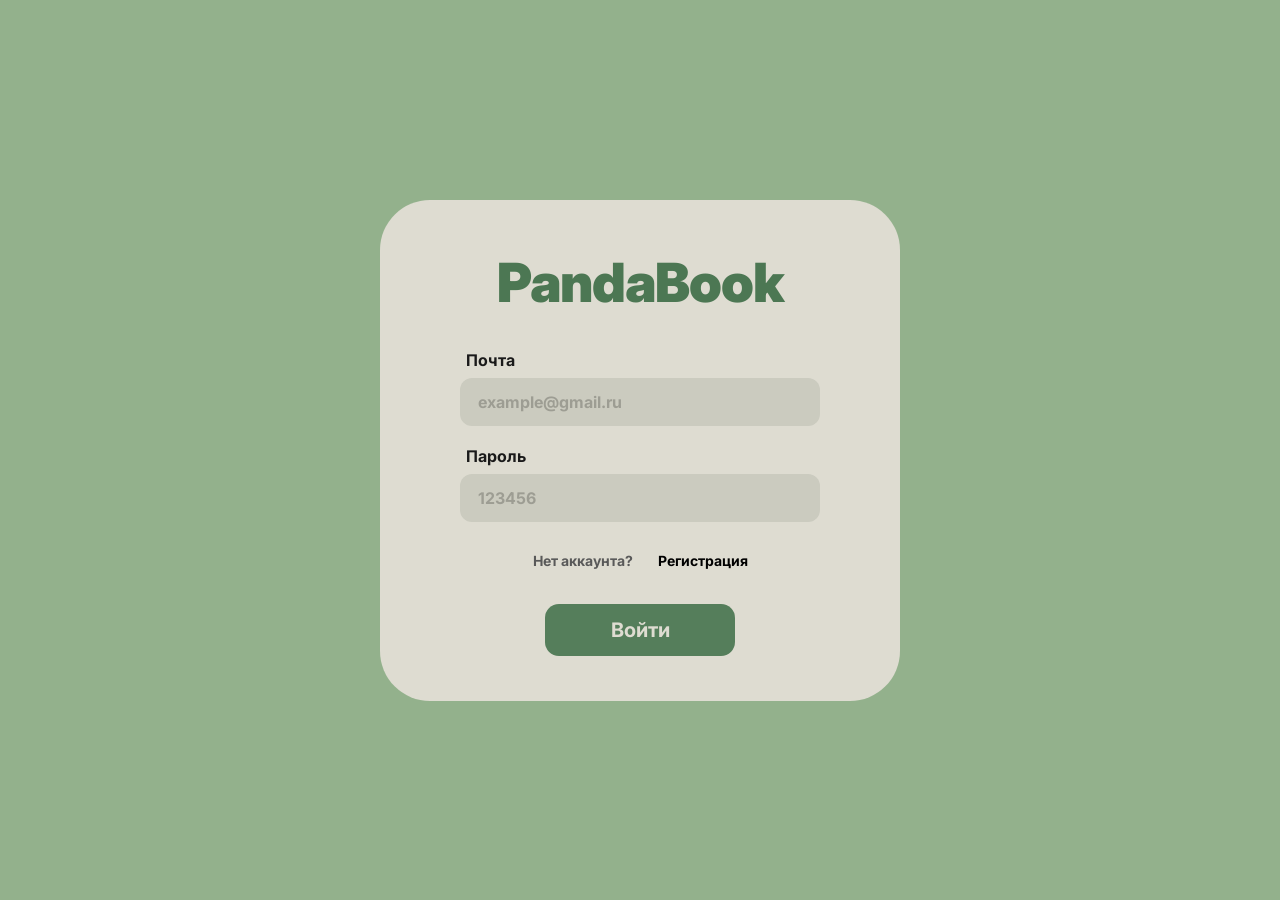
==== frontend/index.html @ dd8187c9 "frontend: pages and styles as delivered (design mockups, no API yet)" ====
<!DOCTYPE html>
<html lang="ru">
<head>
    <meta charset="UTF-8">
    <meta name="viewport" content="width=device-width, initial-scale=1.0">
    <title>Вход</title>
    <link rel="stylesheet" href="style.css">
    <link rel="preconnect" href="https://fonts.googleapis.com">
    <link rel="preconnect" href="https://fonts.gstatic.com" crossorigin>
    <link href="https://fonts.googleapis.com/css2?family=Inter:wght@400;700;900&display=swap" rel="stylesheet">
</head>
<body>

    <div class="login-card">
        <h1 class="logo">PandaBook</h1>
        
        <form class="login-form">
            <div class="input-group">
                <label for="email">Почта</label>
                <input type="email" id="email" placeholder="example@gmail.ru">
            </div>
            
            <div class="input-group">
                <label for="password">Пароль</label>
                <input type="password" id="password" placeholder="123456">
            </div>
            
            <div class="form-footer">
                <span class="no-account">Нет аккаунта?</span>
                <a href="reg.html" class="register-link">Регистрация</a>
            </div>
            
            <button type="submit" class="submit-btn">Войти</button>
        </form>
    </div>

</body>
</html>
---- frontend/style.css ----
* {
    box-sizing: border-box;
    margin: 0;
    padding: 0;
    font-family: 'Inter', sans-serif;
}

body {
    background-color: #93b18c;
    height: 100vh;
    display: flex;
    justify-content: center;
    align-items: center;
}

.login-card {
    background-color: #dedcd1;
    width: 520px;
    padding: 50px 60px 45px 60px;
    border-radius: 50px;
    display: flex;
    flex-direction: column;
    align-items: center;
}

.logo {
    color: #4c7753;
    font-size: 54px;
    font-weight: 900;
    margin-bottom: 35px;
    letter-spacing: -1px;
}

.login-form {
    width: 100%;
    display: flex;
    flex-direction: column;
    align-items: center;
}

.input-group {
    width: 100%;
    max-width: 360px;
    margin-bottom: 20px;
}

.input-group label {
    display: block;
    color: #1a1a1a;
    font-weight: 700;
    font-size: 16px;
    margin-bottom: 8px;
    padding-left: 6px;
}

.input-group input {
    width: 100%;
    background-color: #cbcbbf;
    border: none;
    border-radius: 12px;
    padding: 14px 18px;
    font-size: 16px;
    font-weight: 700;
    color: #272e24;
    outline: none;
}

.input-group input::placeholder {
    color: #9d9d93;
    opacity: 1;
}

.form-footer {
    width: 100%;
    max-width: 360px;
    display: flex;
    justify-content: center;
    gap: 25px;
    margin-top: 10px;
    margin-bottom: 35px;
    font-size: 14px;
}

.no-account {
    color: #595959;
    font-weight: 700;
}

.register-link {
    color: #000000;
    text-decoration: none;
    font-weight: 700;
}

.submit-btn {
    background-color: #557e5b;
    color: #dedcd1;
    border: none;
    border-radius: 14px;
    width: 190px;
    padding: 14px 0;
    font-size: 20px;
    font-weight: 700;
    cursor: pointer;
    text-align: center;
    transition: background-color 0.2s ease;
}

.submit-btn:hover {
    background-color: #46694b;
}
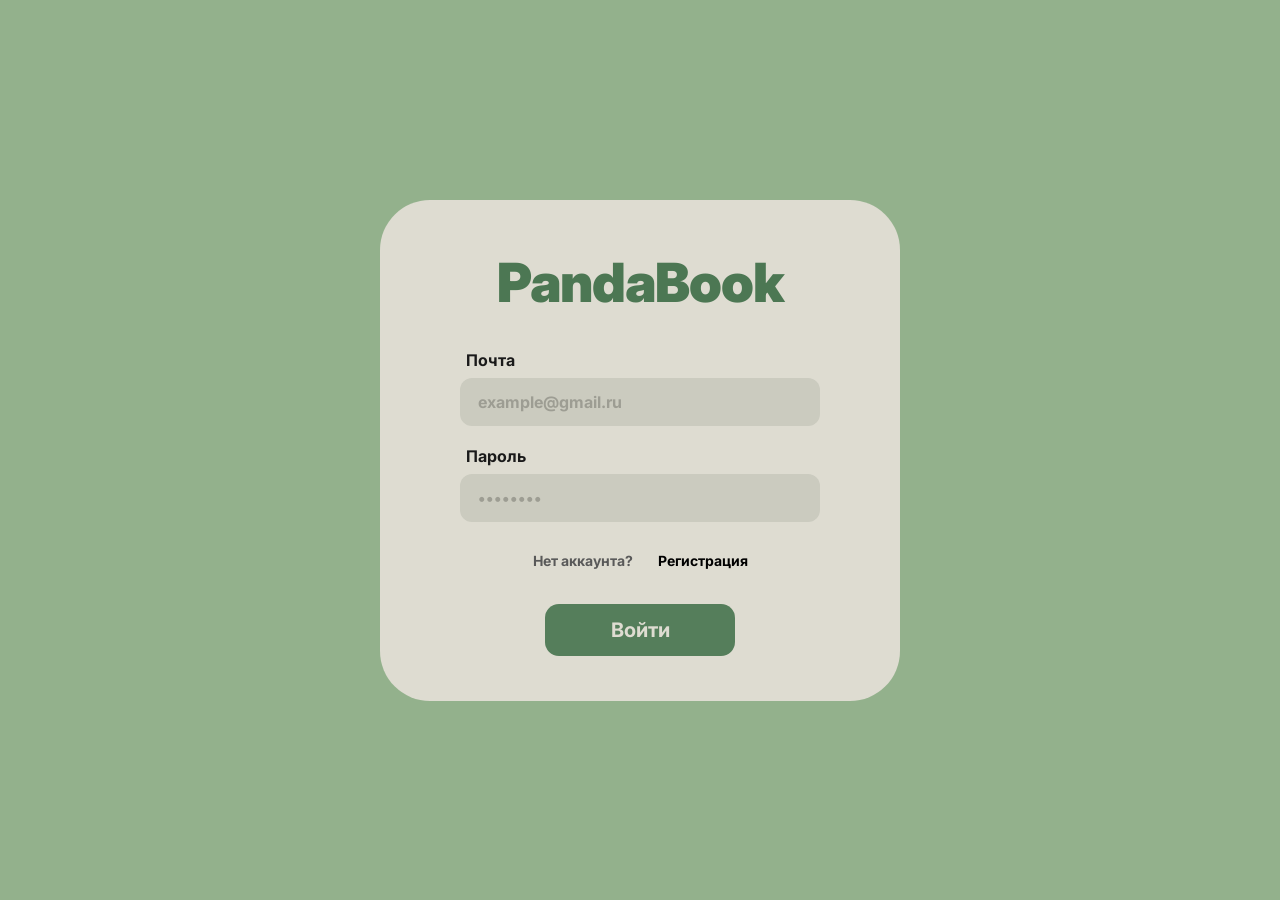
==== commit 5cfb9798: "feat(frontend): toast, logout, panda progress, barcode lookup, UX fixes" ====
--- a/frontend/index.html
+++ b/frontend/index.html
@@ -5,6 +5,7 @@
     <meta name="viewport" content="width=device-width, initial-scale=1.0">
     <title>Вход</title>
     <link rel="stylesheet" href="style.css">
+    <link rel="stylesheet" href="ui.css">
     <link rel="preconnect" href="https://fonts.googleapis.com">
     <link rel="preconnect" href="https://fonts.gstatic.com" crossorigin>
     <link href="https://fonts.googleapis.com/css2?family=Inter:wght@400;700;900&display=swap" rel="stylesheet">
@@ -13,26 +14,51 @@
 
     <div class="login-card">
         <h1 class="logo">PandaBook</h1>
-        
-        <form class="login-form">
+
+        <form class="login-form" id="loginForm">
             <div class="input-group">
                 <label for="email">Почта</label>
-                <input type="email" id="email" placeholder="example@gmail.ru">
+                <input type="email" id="email" name="email" required autocomplete="email" placeholder="example@gmail.ru">
             </div>
-            
+
             <div class="input-group">
                 <label for="password">Пароль</label>
-                <input type="password" id="password" placeholder="123456">
+                <input type="password" id="password" name="password" required autocomplete="current-password" placeholder="••••••••" minlength="8">
             </div>
-            
+
             <div class="form-footer">
                 <span class="no-account">Нет аккаунта?</span>
                 <a href="reg.html" class="register-link">Регистрация</a>
             </div>
-            
+
             <button type="submit" class="submit-btn">Войти</button>
         </form>
     </div>
 
+    <script src="api.js"></script>
+    <script src="ui.js"></script>
+    <script>
+        if (Auth.token) location.href = "dashboard.html";
+        document.getElementById("loginForm").addEventListener("submit", async (e) => {
+            e.preventDefault();
+            const email = document.getElementById("email").value.trim();
+            const password = document.getElementById("password").value;
+            if (!isValidEmail(email)) return toast("Некорректный email", "error");
+            const btn = e.target.querySelector(".submit-btn");
+            btn.disabled = true;
+            btn.textContent = "Вход…";
+            try {
+                const r = await api("POST", "/api/auth/login", { email, password });
+                Auth.token = r.access_token;
+                toast("Добро пожаловать!", "success");
+                setTimeout(() => { location.href = "dashboard.html"; }, 400);
+            } catch (err) {
+                toast("Не удалось войти: " + apiError(err), "error");
+            } finally {
+                btn.disabled = false;
+                btn.textContent = "Войти";
+            }
+        });
+    </script>
 </body>
-</html>+</html>
--- a/frontend/ui.css
+++ b/frontend/ui.css
@@ -0,0 +1,95 @@
+#toast-host {
+    position: fixed;
+    top: 20px;
+    right: 20px;
+    z-index: 9999;
+    display: flex;
+    flex-direction: column;
+    gap: 10px;
+    pointer-events: none;
+}
+
+.toast {
+    background: #272e24;
+    color: #dedcd1;
+    padding: 14px 20px;
+    border-radius: 12px;
+    font-weight: 700;
+    font-size: 14px;
+    max-width: 320px;
+    box-shadow: 0 8px 24px rgba(0, 0, 0, 0.18);
+    opacity: 0;
+    transform: translateX(20px);
+    transition: opacity 0.25s ease, transform 0.25s ease;
+}
+
+.toast.show {
+    opacity: 1;
+    transform: translateX(0);
+}
+
+.toast-success { background: #4c7753; }
+.toast-error { background: #c45c4a; }
+.toast-info { background: #557e5b; }
+
+.menu-item.menu-logout {
+    margin-top: 10px;
+    background-color: #e8d5d0;
+    color: #8b3a2f;
+}
+
+.menu-item.menu-logout:hover {
+    background-color: #ddb8b0;
+}
+
+.panda-widget {
+    display: flex;
+    align-items: center;
+    gap: 16px;
+    background: #cbcbbf;
+    border-radius: 16px;
+    padding: 16px 20px;
+    margin-bottom: 20px;
+}
+
+.panda-emoji {
+    font-size: 48px;
+    line-height: 1;
+}
+
+.panda-label {
+    display: block;
+    font-weight: 700;
+    color: #272e24;
+    font-size: 16px;
+}
+
+.panda-streak {
+    display: block;
+    font-size: 13px;
+    color: #4c7753;
+    font-weight: 700;
+    margin-top: 4px;
+}
+
+.skeleton-bar {
+    height: 8px;
+    background: linear-gradient(90deg, #cbcbbf 25%, #dedcd1 50%, #cbcbbf 75%);
+    background-size: 200% 100%;
+    animation: shimmer 1.2s infinite;
+    border-radius: 4px;
+}
+
+@keyframes shimmer {
+    0% { background-position: 200% 0; }
+    100% { background-position: -200% 0; }
+}
+
+.barcode-row {
+    display: flex;
+    gap: 10px;
+    margin-top: 10px;
+}
+
+.barcode-row .form-control { flex: 1; }
+.barcode-row .btn { white-space: nowrap; padding: 0 16px; }
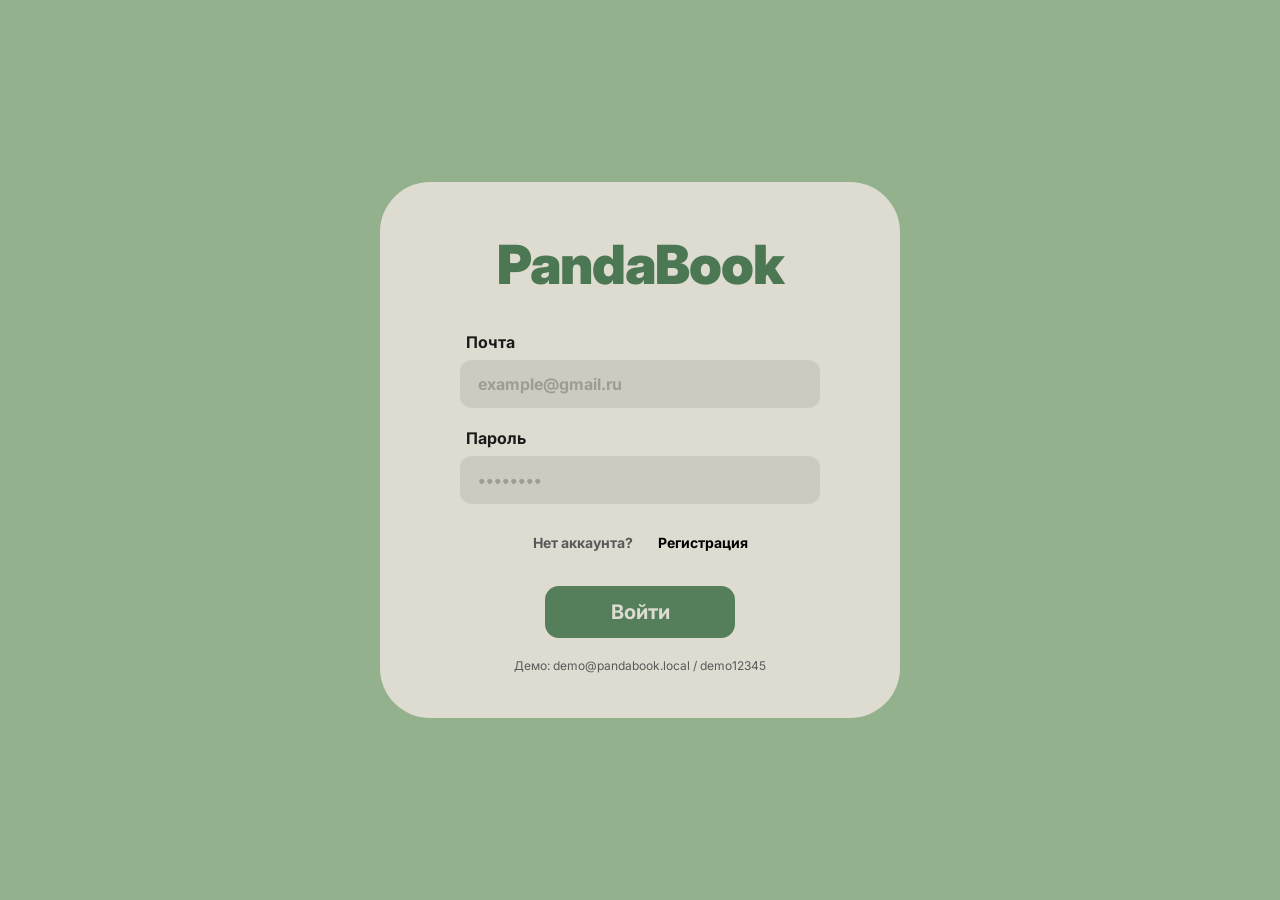
==== commit dfe4d256: "fix: auto-repair legacy DB — demo user, password column, ghost accounts" ====
--- a/frontend/index.html
+++ b/frontend/index.html
@@ -32,6 +32,9 @@
             </div>
 
             <button type="submit" class="submit-btn">Войти</button>
+            <p style="margin-top:20px;font-size:12px;color:#595959;text-align:center;">
+                Демо: demo@pandabook.local / demo12345
+            </p>
         </form>
     </div>
 
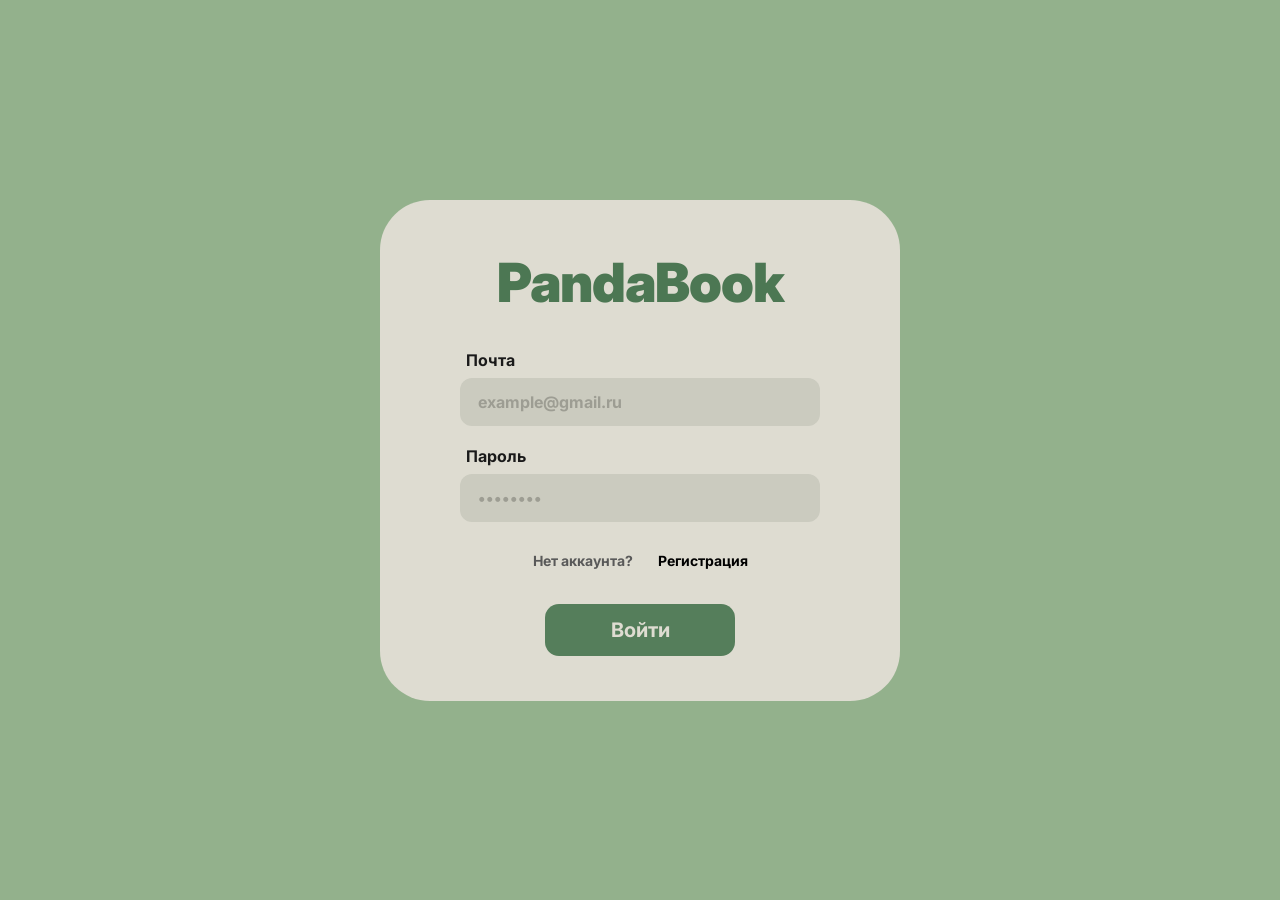
==== commit cdad7cb9: "feat: PandaBook — auth, fridge, diet engine, frontend Full stack: JWT auth, fridge CRUD, OFF search," ====
--- a/frontend/index.html
+++ b/frontend/index.html
@@ -32,9 +32,6 @@
             </div>
 
             <button type="submit" class="submit-btn">Войти</button>
-            <p style="margin-top:20px;font-size:12px;color:#595959;text-align:center;">
-                Демо: demo@pandabook.local / demo12345
-            </p>
         </form>
     </div>
 
--- a/frontend/ui.css
+++ b/frontend/ui.css
@@ -33,13 +33,17 @@
 .toast-info { background: #557e5b; }
 
 .menu-item.menu-logout {
-    margin-top: 10px;
-    background-color: #e8d5d0;
-    color: #8b3a2f;
+    margin-top: 8px;
+    background-color: transparent;
+    color: #595959;
+    font-size: 16px;
+    font-weight: 700;
+    padding: 10px 18px;
 }
 
 .menu-item.menu-logout:hover {
-    background-color: #ddb8b0;
+    background-color: #cbcbbf;
+    color: #1a1a1a;
 }
 
 .panda-widget {
@@ -93,3 +97,26 @@
 
 .barcode-row .form-control { flex: 1; }
 .barcode-row .btn { white-space: nowrap; padding: 0 16px; }
+
+.back-btn {
+    color: #4c7753;
+    font-weight: 700;
+    font-size: 15px;
+    text-decoration: none;
+    white-space: nowrap;
+    padding: 8px 12px;
+    border-radius: 10px;
+    background-color: rgba(203, 203, 191, 0.65);
+    border: 2px solid #b5b5a7;
+}
+
+.back-btn:hover {
+    background-color: #cbcbbf;
+}
+
+.logo-area {
+    display: flex;
+    align-items: center;
+    gap: 12px;
+    flex-wrap: wrap;
+}
